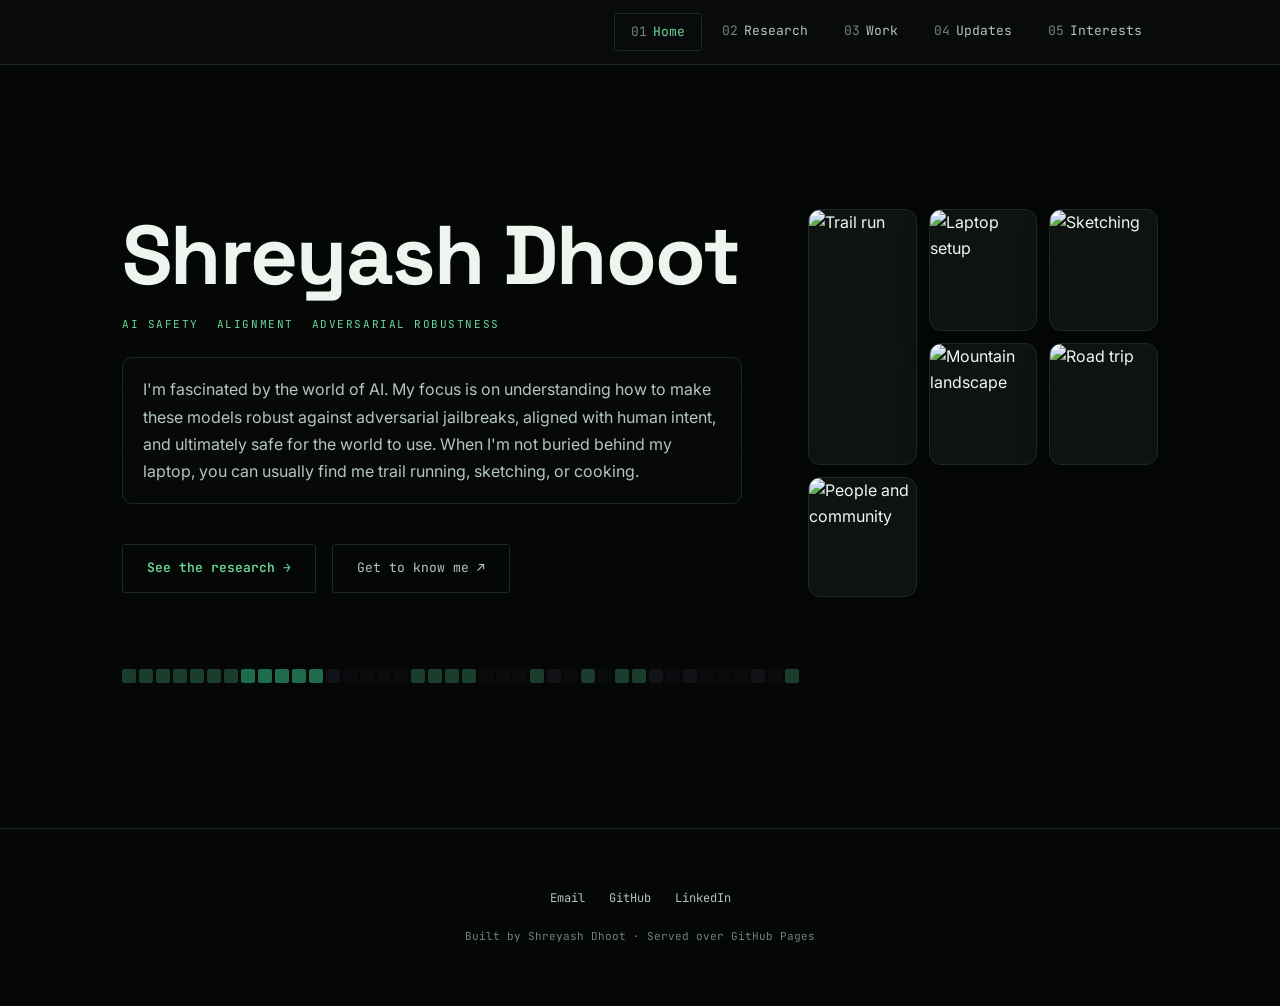
==== index.html @ 819c12aa "Shreyash dhoot ;]" ====
<!DOCTYPE html>
<html lang="en">
<head>
<meta charset="UTF-8">
<meta name="viewport" content="width=device-width, initial-scale=1.0">
<title>Shreyash Dhoot</title>
<meta name="description" content="Shreyash Dhoot — Undergraduate AI Researcher, EEE. Diffusion model safety, computer vision, ultra trail running, sketching.">
<link rel="preconnect" href="https://fonts.googleapis.com">
<link rel="preconnect" href="https://fonts.gstatic.com" crossorigin>
<link href="https://fonts.googleapis.com/css2?family=Space+Grotesk:wght@400;500;600;700&family=JetBrains+Mono:wght@400;500;600&family=Inter:wght@400;500;600&display=swap" rel="stylesheet">
<link rel="stylesheet" href="style.css">
<style>
  header.hero {
    min-height: 92vh;
    display: flex;
    flex-direction: column;
    justify-content: center;
    padding-top: 64px;
  }
  .hero-kicker {
    font-family: var(--font-mono); font-size: 13px; color: var(--accent);
    letter-spacing: 0.08em; margin-bottom: 20px;
    display: flex; align-items: center; gap: 10px;
    opacity: 0; animation: fadeUp 0.8s 0.1s ease-out forwards;
  }
  .hero-kicker::before { content: ''; width: 24px; height: 1px; background: var(--accent); }
  h1.hero-title {
    font-family: var(--font-display); font-weight: 700;
    font-size: clamp(2.6rem, 7vw, 5.2rem); line-height: 1.02; letter-spacing: -0.02em;
    max-width: 900px;
    margin: 0;
    opacity: 0; animation: fadeUp 0.8s 0.25s ease-out forwards;
  }
  .hero-title-wrap {
    max-width: 880px;
    opacity: 0; animation: fadeUp 0.8s 0.25s ease-out forwards;
  }
  .hero-keywords {
    display: flex; flex-wrap: wrap; gap: 10px 18px;
    margin-top: 18px; margin-bottom: 24px;
    font-family: var(--font-mono); font-size: 11px; letter-spacing: 0.14em;
    text-transform: uppercase; color: var(--accent);
  }
  .hero-content {
    display: grid;
    grid-template-columns: minmax(0, 1.3fr) minmax(240px, 0.7fr);
    gap: 36px;
    align-items: center;
  }
  .hero-panel {
    max-width: 620px;
    padding: 18px 20px;
    border: 1px solid var(--border);
    border-radius: 10px;
    background: rgba(255,255,255,0.01);
    color: var(--text-dim);
    font-size: 1rem;
    line-height: 1.7;
  }
  .hero-panel strong { color: var(--text); font-weight: 500; }
  .hero-visual {
    display: flex; justify-content: center; align-items: center;
    opacity: 0; animation: fadeUp 0.8s 0.5s ease-out forwards;
  }
  .photo-collage {
    width: min(100%, 430px);
    display: grid;
    grid-template-columns: repeat(3, minmax(0, 1fr));
    gap: 12px;
  }
  .photo-tile {
    position: relative;
    overflow: hidden;
    border-radius: 12px;
    border: 1px solid var(--border);
    background: var(--bg-card);
    min-height: 120px;
    box-shadow: 0 20px 35px rgba(0, 0, 0, 0.1);
  }
  .photo-tile.tall { grid-row: span 2; min-height: 256px; }
  .photo-tile img {
    width: 100%; height: 100%; object-fit: cover; display: block;
    filter: saturate(0.92) contrast(1.02);
  }
  .hero-sub {
    margin-top: 28px; max-width: 620px; font-size: 1.08rem; color: var(--text-dim);
    opacity: 0; animation: fadeUp 0.8s 0.4s ease-out forwards;
  }
  .hero-sub strong { color: var(--text); font-weight: 500; }
  .hero-actions {
    margin-top: 40px; display: flex; gap: 16px; flex-wrap: wrap;
    opacity: 0; animation: fadeUp 0.8s 0.55s ease-out forwards;
  }
  @keyframes fadeUp { from { opacity: 0; transform: translateY(16px); } to { opacity: 1; transform: translateY(0); } }

  .denoise-strip {
    margin-top: 72px; display: flex; align-items: center; max-width: 640px;
    opacity: 0; animation: fadeUp 1s 0.7s ease-out forwards;
  }
  .denoise-strip .cell { width: 14px; height: 14px; margin-right: 3px; border-radius: 2px; flex-shrink: 0; }
  .denoise-caption { font-family: var(--font-mono); font-size: 11px; color: var(--text-faint); margin-top: 12px; letter-spacing: 0.03em; }

  .quicklinks { display: grid; grid-template-columns: repeat(3, 1fr); gap: 16px; }
  @media (max-width: 700px) { .quicklinks { grid-template-columns: 1fr; } }
  .ql-card {
    border: 1px solid var(--border); border-radius: 6px; padding: 28px; background: var(--bg-card);
    transition: all 0.25s ease;
  }
  .ql-card:hover { border-color: var(--accent-dim); transform: translateY(-3px); }
  .ql-card .ql-num { font-family: var(--font-mono); font-size: 12px; color: var(--accent); margin-bottom: 12px; }
  .ql-card h3 { font-family: var(--font-display); font-size: 1.3rem; margin-bottom: 10px; }
  .ql-card p { color: var(--text-dim); font-size: 0.92rem; margin-bottom: 16px; }
  .ql-card .ql-go { font-family: var(--font-mono); font-size: 12px; color: var(--text-faint); }
  .ql-card:hover .ql-go { color: var(--accent); }

  .snapshot-grid { display: grid; grid-template-columns: 1.2fr 1fr; gap: 56px; }
  @media (max-width: 800px) { .snapshot-grid { grid-template-columns: 1fr; gap: 36px; } }
  .snapshot-text p { color: var(--text-dim); font-size: 1.02rem; margin-bottom: 18px; max-width: 56ch; }
  .snapshot-text strong { color: var(--text); font-weight: 500; }
  .snapshot-list { display: flex; flex-direction: column; gap: 18px; font-family: var(--font-mono); font-size: 13px; }
  .snapshot-list li { list-style: none; padding-left: 20px; position: relative; color: var(--text-dim); }
  .snapshot-list li::before { content: '›'; position: absolute; left: 0; color: var(--accent); }
</style>
</head>
<body data-page="home">

<header class="hero">
  <div class="wrap">
    <div class="hero-content">
      <div class="hero-title-wrap">
        <h1 class="hero-title">Shreyash Dhoot</h1>
        <div class="hero-keywords">
          <span>AI Safety</span>
          <span>Alignment</span>
          <span>Adversarial Robustness</span>
        </div>
        <div class="hero-panel">
          I'm fascinated by the world of AI. My focus is on understanding how to make these models robust against adversarial jailbreaks, aligned with human intent, and ultimately safe for the world to use.
          When I'm not buried behind my laptop, you can usually find me trail running, sketching, or cooking. 
        </div>
        <div class="hero-actions">
          <a href="research.html" class="btn btn-primary">See the research →</a>
          <a href="interests.html" class="btn btn-ghost">Get to know me ↗</a>
        </div>
      </div>

      <div class="hero-visual" aria-label="Life collage">
        <div class="photo-collage">
          <div class="photo-tile tall"><img src="https://images.unsplash.com/photo-1500530855697-b586d89ba3ee?auto=format&fit=crop&w=800&q=80" alt="Trail run" /></div>
          <div class="photo-tile"><img src="https://images.unsplash.com/photo-1516321318423-f06f85e504b3?auto=format&fit=crop&w=800&q=80" alt="Laptop setup" /></div>
          <div class="photo-tile"><img src="https://images.unsplash.com/photo-1517849845537-4d257902454a?auto=format&fit=crop&w=800&q=80" alt="Sketching" /></div>
          <div class="photo-tile"><img src="https://images.unsplash.com/photo-1501785888041-af3ef285b470?auto=format&fit=crop&w=800&q=80" alt="Mountain landscape" /></div>
          <div class="photo-tile"><img src="https://images.unsplash.com/photo-1493246507139-91e8fad9978e?auto=format&fit=crop&w=800&q=80" alt="Road trip" /></div>
          <div class="photo-tile"><img src="https://images.unsplash.com/photo-1522202176988-66273c2fd55f?auto=format&fit=crop&w=800&q=80" alt="People and community" /></div>
        </div>
      </div>
    </div>

    <div class="denoise-strip" id="denoiseStrip"></div>
  </div>
</header>

<footer>
  <div class="wrap">
    <div class="footer-links">
      <a href="mailto:shreyashdhoot@gmail.com">Email</a>
      <a href="https://github.com/ShreyashDhoot" target="_blank" rel="noopener">GitHub</a>
      <a href="https://www.linkedin.com/in/shreyashdhoot" target="_blank" rel="noopener">LinkedIn</a>
    </div>
    Built by Shreyash Dhoot · Served over GitHub Pages
  </div>
</footer>

<script src="nav.js"></script>
<script>
  (function() {
    const strip = document.getElementById('denoiseStrip');
    if (!strip) return;
    const prefersReduced = window.matchMedia('(prefers-reduced-motion: reduce)').matches;
    const cellCount = 40;
    const palette = ['#0a0b0d', '#111318', '#1a3d2e', '#1f6b4d', '#2a9c73', '#34c795'];
    const cells = [];
    for (let i = 0; i < cellCount; i++) {
      const cell = document.createElement('div');
      cell.className = 'cell';
      cell.style.background = palette[Math.floor(Math.random() * palette.length)];
      strip.appendChild(cell);
      cells.push(cell);
    }
    if (prefersReduced) {
      cells.forEach((cell, i) => {
        const t = i / cellCount;
        cell.style.background = t < 0.9 ? palette[Math.min(5, Math.floor(t * 6) + 2)] : palette[5];
      });
      return;
    }
    let step = 0;
    const totalSteps = 26;
    function settle() {
      step++;
      const resolvedUpTo = Math.floor((step / totalSteps) * cellCount);
      cells.forEach((cell, i) => {
        if (i < resolvedUpTo) {
          const t = i / cellCount;
          cell.style.background = palette[Math.min(5, Math.floor(t * 6) + 2)];
          cell.style.transition = 'background 0.5s ease';
        } else {
          cell.style.background = palette[Math.floor(Math.random() * 3)];
        }
      });
      if (step < totalSteps) setTimeout(settle, 90);
    }
    setTimeout(settle, 900);
  })();
</script>
</body>
</html>
---- style.css ----
:root {
  --bg: #050706;
  --bg-raised: #0a100d;
  --bg-card: #0e1211;
  --border: #1a2a25;
  --border-bright: #7ad8a5;
  --text: #edf5ee;
  --text-dim: #b3c7bb;
  --text-faint: #6f8479;
  --accent: #6ad89a;
  --accent-dim: #2a5a46;
  --accent-glow: rgba(106, 216, 154, 0.12);
  --warn: #d5a95f;
  --gold: #e0b76a;

  --font-display: 'Space Grotesk', sans-serif;
  --font-mono: 'JetBrains Mono', monospace;
  --font-body: 'Inter', sans-serif;
}

* { margin: 0; padding: 0; box-sizing: border-box; }

body {
  background: var(--bg);
  color: var(--text);
  font-family: var(--font-body);
  line-height: 1.6;
  overflow-x: hidden;
}

body::before {
  content: '';
  position: fixed;
  inset: 0;
  background-image:
    linear-gradient(var(--border) 1px, transparent 1px),
    linear-gradient(90deg, var(--border) 1px, transparent 1px);
  background-size: 64px 64px;
  opacity: 0.08;
  pointer-events: none;
  z-index: 0;
}

a { color: inherit; text-decoration: none; }

.wrap {
  max-width: 1100px;
  margin: 0 auto;
  padding: 0 32px;
  position: relative;
  z-index: 1;
}

/* ---------- NAV ---------- */
nav {
  position: fixed;
  top: 0; left: 0; right: 0;
  z-index: 100;
  background: rgba(10, 11, 13, 0.85);
  backdrop-filter: blur(10px);
  border-bottom: 1px solid var(--border);
}
nav .wrap {
  display: flex;
  align-items: center;
  justify-content: space-between;
  height: 64px;
}
.nav-brand {
  font-family: var(--font-mono);
  font-size: 14px;
  color: var(--text);
  display: flex;
  align-items: center;
  gap: 8px;
  flex-shrink: 0;
}
.nav-brand .dot {
  width: 8px; height: 8px;
  border-radius: 50%;
  background: var(--accent);
  box-shadow: 0 0 6px var(--accent-glow);
  animation: pulse 2.4s ease-in-out infinite;
}
@keyframes pulse {
  0%, 100% { opacity: 1; }
  50% { opacity: 0.4; }
}
.nav-links {
  display: flex;
  gap: 4px;
  font-size: 13px;
  font-family: var(--font-mono);
}
.nav-links a {
  color: var(--text-dim);
  padding: 8px 16px;
  border-radius: 4px;
  transition: all 0.2s;
}
.nav-links a:hover { color: var(--text); background: var(--bg-raised); }
.nav-links a.active {
  color: var(--accent);
  background: transparent;
  border: 1px solid var(--border);
}
.nav-links .idx { color: var(--text-faint); margin-right: 6px; }

.nav-toggle {
  display: none;
  flex-direction: column;
  gap: 4px;
  background: none;
  border: none;
  cursor: pointer;
  padding: 8px;
}
.nav-toggle span {
  width: 20px; height: 2px;
  background: var(--text);
}

@media (max-width: 780px) {
  .nav-links {
    position: fixed;
    top: 64px; left: 0; right: 0;
    background: var(--bg);
    border-bottom: 1px solid var(--border);
    flex-direction: column;
    padding: 12px;
    gap: 2px;
    display: none;
  }
  .nav-links.open { display: flex; }
  .nav-links a { padding: 12px 16px; }
  .nav-toggle { display: flex; }
}

/* ---------- PAGE HEADER (non-hero pages) ---------- */
.page-header {
  padding: 140px 0 60px;
  border-bottom: 1px solid var(--border);
}
.page-kicker {
  font-family: var(--font-mono);
  font-size: 13px;
  color: var(--accent);
  letter-spacing: 0.08em;
  margin-bottom: 16px;
  display: flex;
  align-items: center;
  gap: 10px;
}
.page-kicker::before {
  content: '';
  width: 24px; height: 1px;
  background: var(--accent);
}
.page-title {
  font-family: var(--font-display);
  font-weight: 700;
  font-size: clamp(2.2rem, 5vw, 3.4rem);
  line-height: 1.05;
  letter-spacing: -0.02em;
  max-width: 800px;
}
.page-sub {
  margin-top: 20px;
  max-width: 620px;
  font-size: 1.05rem;
  color: var(--text-dim);
}

/* ---------- SECTION SCAFFOLDING ---------- */
section { padding: 80px 0; border-top: 1px solid var(--border); }
section:first-of-type { border-top: none; }

.section-head {
  display: flex;
  align-items: baseline;
  gap: 16px;
  margin-bottom: 48px;
}
.section-num { font-family: var(--font-mono); font-size: 13px; color: var(--accent); }
.section-title {
  font-family: var(--font-display);
  font-size: clamp(1.5rem, 3vw, 2rem);
  font-weight: 600;
  letter-spacing: -0.01em;
}
.section-line { flex: 1; height: 1px; background: var(--border); }

/* ---------- CARDS (generic) ---------- */
.card {
  border: 1px solid var(--border);
  border-radius: 6px;
  background: var(--bg-card);
  padding: 28px;
  transition: border-color 0.25s ease;
}
.card:hover { border-color: var(--border-bright); }

.tag {
  font-family: var(--font-mono);
  font-size: 11.5px;
  color: var(--accent);
  border: 1px solid var(--border);
  background: transparent;
  padding: 5px 10px;
  border-radius: 3px;
  display: inline-block;
}
.pill {
  font-family: var(--font-mono);
  font-size: 11px;
  color: var(--text-faint);
  border: 1px solid var(--border);
  padding: 4px 10px;
  border-radius: 3px;
  display: inline-block;
}

.btn {
  font-family: var(--font-mono);
  font-size: 13px;
  padding: 13px 24px;
  border-radius: 3px;
  border: 1px solid var(--border);
  transition: all 0.2s ease;
  display: inline-flex;
  align-items: center;
  gap: 8px;
}
.btn-primary { background: transparent; color: var(--accent); font-weight: 600; border-color: var(--border); }
.btn-primary:hover { background: transparent; border-color: var(--accent); box-shadow: none; transform: translateY(-1px); }
.btn-ghost { color: var(--text-dim); background: transparent; }
.btn-ghost:hover { color: var(--text); border-color: var(--text-faint); }

.link-arrow { font-family: var(--font-mono); font-size: 12px; color: var(--text-dim); border: 1px solid var(--border); padding: 7px 14px; border-radius: 3px; transition: all 0.2s; white-space: nowrap; display: inline-block; }
.link-arrow:hover { color: var(--accent); border-color: var(--accent); }

footer {
  padding: 60px 0 60px;
  text-align: center;
  font-family: var(--font-mono);
  font-size: 11px;
  color: var(--text-faint);
  border-top: 1px solid var(--border);
}
.footer-links {
  display: flex; justify-content: center; gap: 24px; margin-bottom: 20px;
  font-size: 12px;
}
.footer-links a { color: var(--text-dim); transition: color 0.2s; }
.footer-links a:hover { color: var(--accent); }

a:focus-visible, button:focus-visible { outline: 2px solid var(--accent); outline-offset: 3px; }

@media (prefers-reduced-motion: reduce) {
  *, *::before, *::after {
    animation-duration: 0.01ms !important;
    animation-iteration-count: 1 !important;
    transition-duration: 0.01ms !important;
  }
}
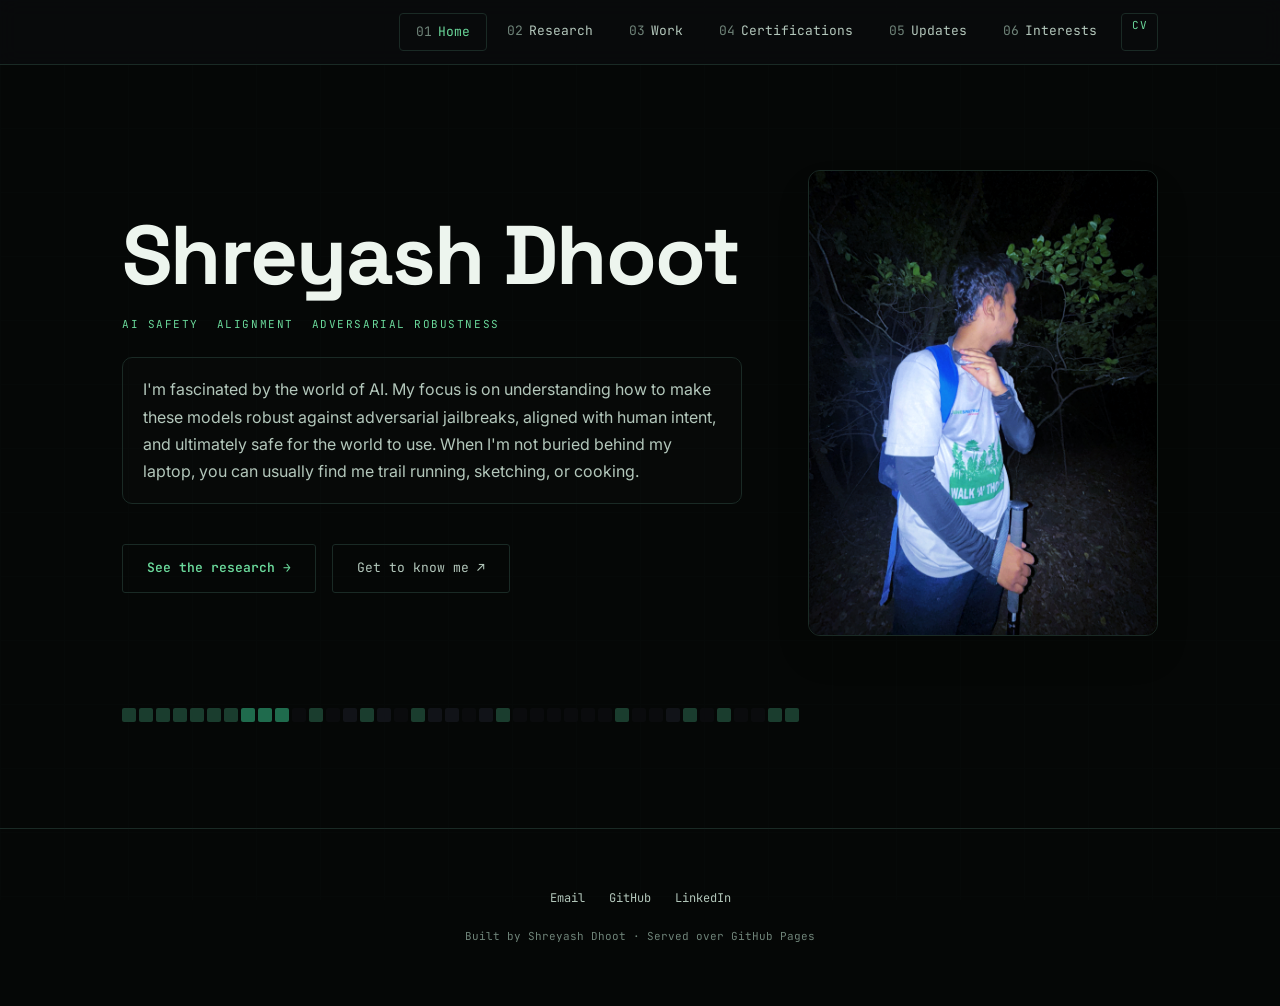
==== commit cf57e6d0: "Shreyash : ))" ====
--- a/index.html
+++ b/index.html
@@ -62,23 +62,17 @@
     display: flex; justify-content: center; align-items: center;
     opacity: 0; animation: fadeUp 0.8s 0.5s ease-out forwards;
   }
-  .photo-collage {
-    width: min(100%, 430px);
-    display: grid;
-    grid-template-columns: repeat(3, minmax(0, 1fr));
-    gap: 12px;
-  }
-  .photo-tile {
+  .hero-photo {
+    width: min(100%, 360px);
+    aspect-ratio: 3 / 4;
     position: relative;
     overflow: hidden;
     border-radius: 12px;
     border: 1px solid var(--border);
     background: var(--bg-card);
-    min-height: 120px;
     box-shadow: 0 20px 35px rgba(0, 0, 0, 0.1);
   }
-  .photo-tile.tall { grid-row: span 2; min-height: 256px; }
-  .photo-tile img {
+  .hero-photo img {
     width: 100%; height: 100%; object-fit: cover; display: block;
     filter: saturate(0.92) contrast(1.02);
   }
@@ -144,14 +138,9 @@
         </div>
       </div>
 
-      <div class="hero-visual" aria-label="Life collage">
-        <div class="photo-collage">
-          <div class="photo-tile tall"><img src="https://images.unsplash.com/photo-1500530855697-b586d89ba3ee?auto=format&fit=crop&w=800&q=80" alt="Trail run" /></div>
-          <div class="photo-tile"><img src="https://images.unsplash.com/photo-1516321318423-f06f85e504b3?auto=format&fit=crop&w=800&q=80" alt="Laptop setup" /></div>
-          <div class="photo-tile"><img src="https://images.unsplash.com/photo-1517849845537-4d257902454a?auto=format&fit=crop&w=800&q=80" alt="Sketching" /></div>
-          <div class="photo-tile"><img src="https://images.unsplash.com/photo-1501785888041-af3ef285b470?auto=format&fit=crop&w=800&q=80" alt="Mountain landscape" /></div>
-          <div class="photo-tile"><img src="https://images.unsplash.com/photo-1493246507139-91e8fad9978e?auto=format&fit=crop&w=800&q=80" alt="Road trip" /></div>
-          <div class="photo-tile"><img src="https://images.unsplash.com/photo-1522202176988-66273c2fd55f?auto=format&fit=crop&w=800&q=80" alt="People and community" /></div>
+      <div class="hero-visual" aria-label="Shreyash on a night trail">
+        <div class="hero-photo">
+          <img src="home-pictures/IMG_20241030_222016.jpg" alt="Shreyash on a night forest trail" />
         </div>
       </div>
     </div>
--- a/style.css
+++ b/style.css
@@ -106,6 +106,22 @@
 }
 .nav-links .idx { color: var(--text-faint); margin-right: 6px; }
 
+.nav-links .cv-button {
+  margin-left: 4px;
+  padding: 6px 10px;
+  border: 1px solid var(--border);
+  border-radius: 4px;
+  font-family: var(--font-mono);
+  font-size: 11px;
+  letter-spacing: 0.04em;
+  color: var(--accent);
+  line-height: 1;
+}
+.nav-links .cv-button:hover {
+  border-color: var(--accent);
+  background: rgba(52, 199, 149, 0.08);
+}
+
 .nav-toggle {
   display: none;
   flex-direction: column;
@@ -133,6 +149,12 @@
   }
   .nav-links.open { display: flex; }
   .nav-links a { padding: 12px 16px; }
+  .nav-links .cv-button {
+    margin-left: 0;
+    margin-top: 4px;
+    width: fit-content;
+    padding: 9px 12px;
+  }
   .nav-toggle { display: flex; }
 }
 
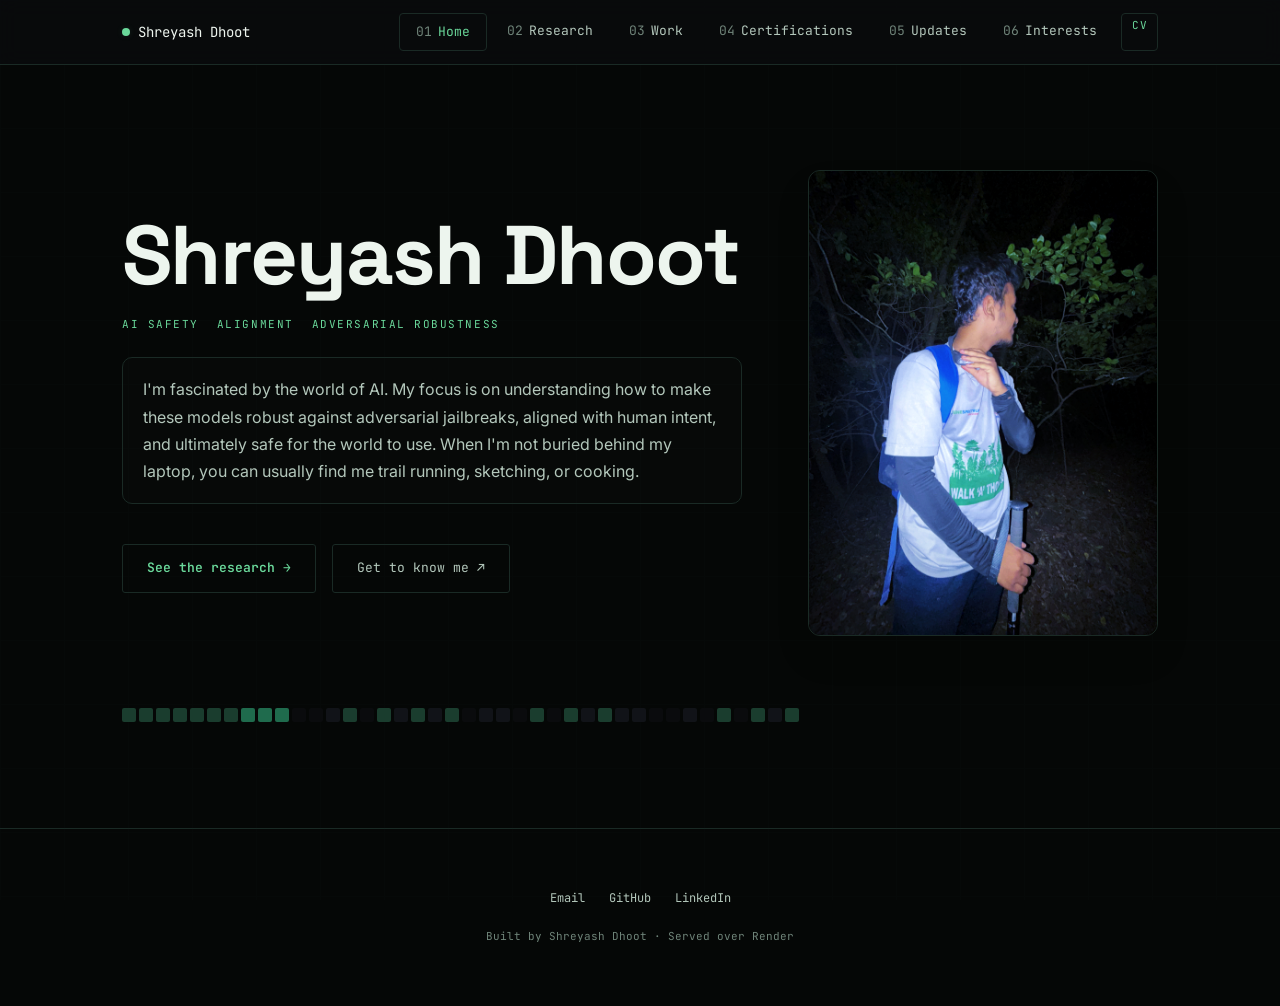
==== commit cb9630e7: "shift to render" ====
--- a/index.html
+++ b/index.html
@@ -156,7 +156,7 @@
       <a href="https://github.com/ShreyashDhoot" target="_blank" rel="noopener">GitHub</a>
       <a href="https://www.linkedin.com/in/shreyashdhoot" target="_blank" rel="noopener">LinkedIn</a>
     </div>
-    Built by Shreyash Dhoot · Served over GitHub Pages
+    Built by Shreyash Dhoot · Served over Render
   </div>
 </footer>
 
--- a/style.css
+++ b/style.css
@@ -261,6 +261,32 @@
 .link-arrow { font-family: var(--font-mono); font-size: 12px; color: var(--text-dim); border: 1px solid var(--border); padding: 7px 14px; border-radius: 3px; transition: all 0.2s; white-space: nowrap; display: inline-block; }
 .link-arrow:hover { color: var(--accent); border-color: var(--accent); }
 
+.experience-dialog {
+  width: min(680px, calc(100% - 32px));
+  max-height: min(760px, calc(100vh - 48px));
+  padding: 0;
+  color: var(--text);
+  background: var(--bg-card);
+  border: 1px solid var(--border-bright);
+  border-radius: 8px;
+  box-shadow: 0 24px 80px rgba(0, 0, 0, 0.5);
+}
+.experience-dialog::backdrop { background: rgba(0, 0, 0, 0.72); backdrop-filter: blur(4px); }
+.dialog-inner { padding: 32px; overflow-y: auto; }
+.dialog-topline { display: flex; align-items: center; justify-content: space-between; gap: 20px; }
+.dialog-topline .page-kicker { margin-bottom: 0; font-size: 11px; }
+.dialog-close { color: var(--text-dim); background: transparent; border: 1px solid var(--border); border-radius: 3px; font-size: 24px; line-height: 1; width: 36px; height: 36px; cursor: pointer; }
+.dialog-close:hover { color: var(--accent); border-color: var(--accent); }
+.dialog-meta { margin-top: 28px; color: var(--accent); font: 11px var(--font-mono); letter-spacing: 0.06em; }
+.dialog-title { margin-top: 10px; font: 600 clamp(1.6rem, 4vw, 2.4rem)/1.1 var(--font-display); }
+.dialog-content { margin-top: 28px; color: var(--text-dim); }
+.dialog-content p { margin-bottom: 20px; }
+.dialog-content h3 { margin: 26px 0 10px; color: var(--text); font: 600 1.05rem var(--font-display); }
+.dialog-content ul { display: grid; gap: 10px; padding-left: 20px; }
+.dialog-content li::marker { color: var(--accent); }
+
+@media (max-width: 600px) { .dialog-inner { padding: 24px 20px; } }
+
 footer {
   padding: 60px 0 60px;
   text-align: center;
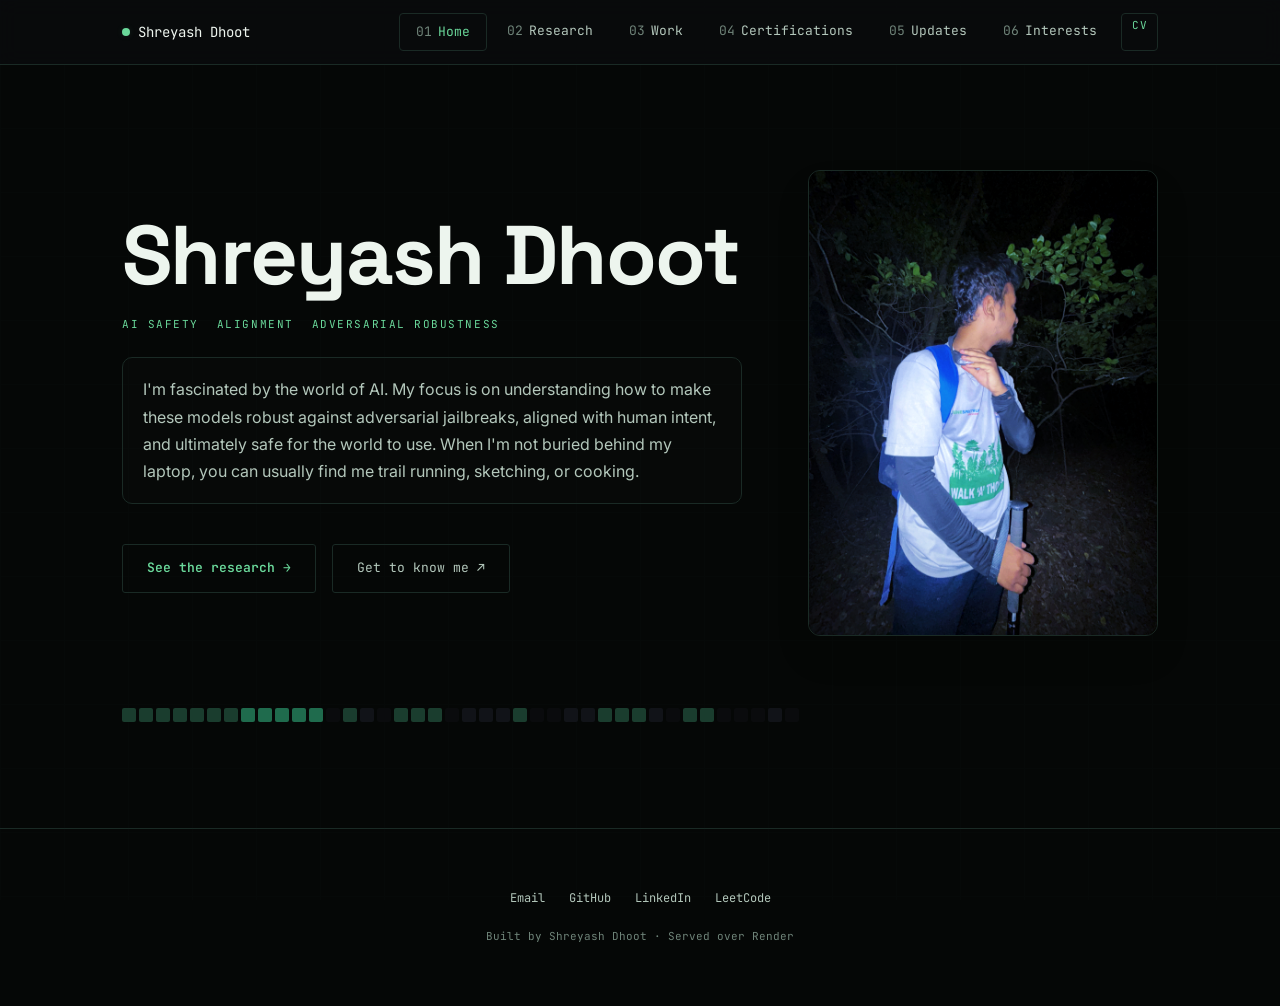
==== commit cb51fd12: "shift to render" ====
--- a/index.html
+++ b/index.html
@@ -155,6 +155,7 @@
       <a href="mailto:shreyashdhoot@gmail.com">Email</a>
       <a href="https://github.com/ShreyashDhoot" target="_blank" rel="noopener">GitHub</a>
       <a href="https://www.linkedin.com/in/shreyashdhoot" target="_blank" rel="noopener">LinkedIn</a>
+      <a href="https://leetcode.com/u/shreyashdhoot/" target="_blank" rel="noopener">LeetCode</a>
     </div>
     Built by Shreyash Dhoot · Served over Render
   </div>
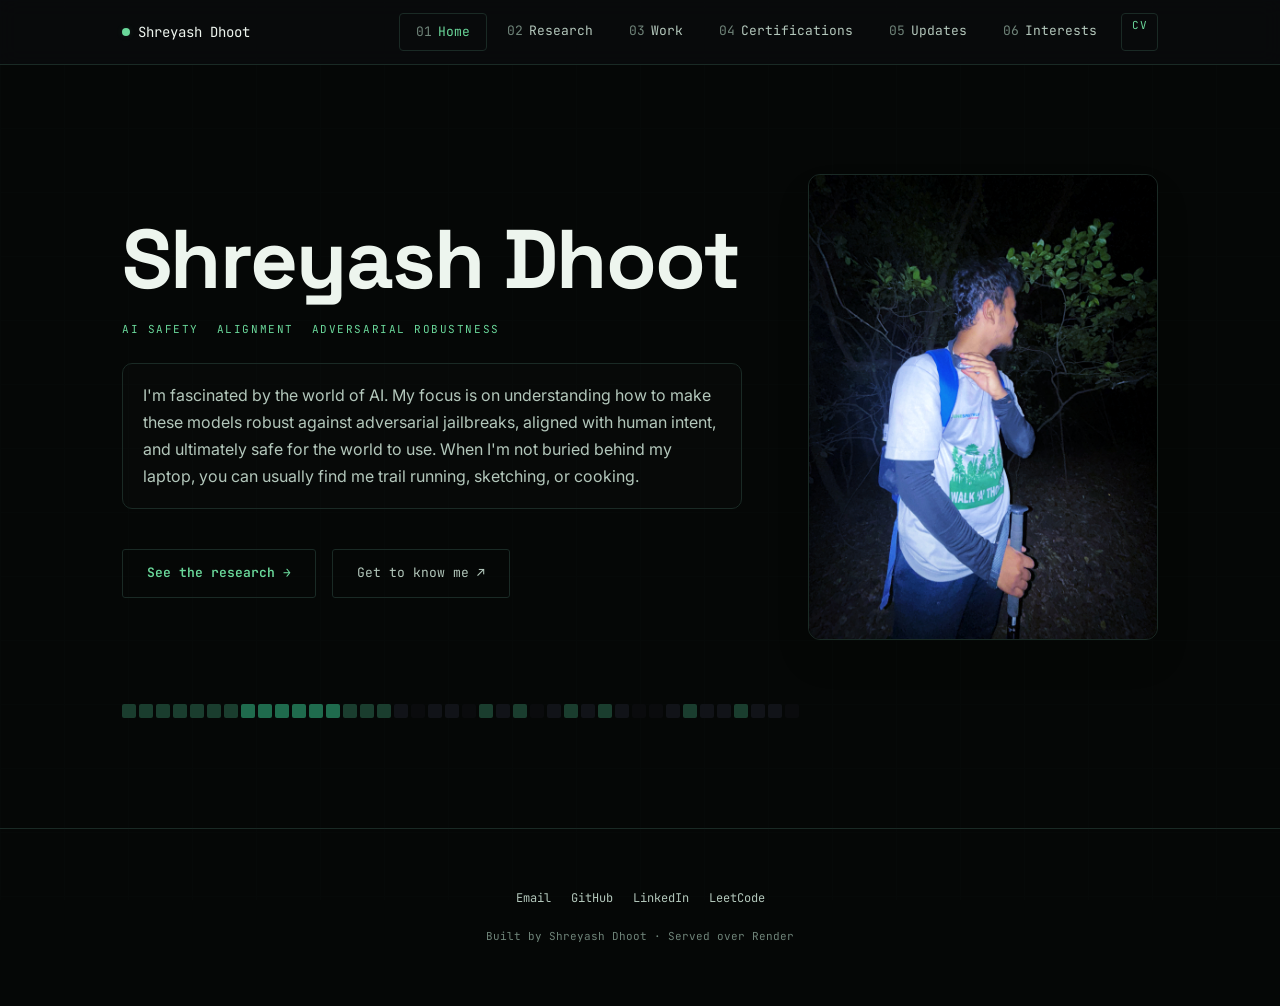
==== commit 6cfa1bf8: "made responsive for mobile" ====
--- a/index.html
+++ b/index.html
@@ -26,7 +26,7 @@
   .hero-kicker::before { content: ''; width: 24px; height: 1px; background: var(--accent); }
   h1.hero-title {
     font-family: var(--font-display); font-weight: 700;
-    font-size: clamp(2.6rem, 7vw, 5.2rem); line-height: 1.02; letter-spacing: -0.02em;
+    font-size: clamp(2.4rem, 6.5vw, 5.2rem); line-height: 1.05; letter-spacing: -0.02em;
     max-width: 900px;
     margin: 0;
     opacity: 0; animation: fadeUp 0.8s 0.25s ease-out forwards;
@@ -88,32 +88,80 @@
   @keyframes fadeUp { from { opacity: 0; transform: translateY(16px); } to { opacity: 1; transform: translateY(0); } }
 
   .denoise-strip {
-    margin-top: 72px; display: flex; align-items: center; max-width: 640px;
+    margin-top: 64px; display: flex; align-items: center; max-width: 680px; width: 100%;
     opacity: 0; animation: fadeUp 1s 0.7s ease-out forwards;
   }
-  .denoise-strip .cell { width: 14px; height: 14px; margin-right: 3px; border-radius: 2px; flex-shrink: 0; }
+  .denoise-strip .cell { flex: 1 1 0; max-width: 14px; height: 14px; margin-right: 3px; border-radius: 2px; min-width: 2px; }
+  .denoise-strip .cell:last-child { margin-right: 0; }
   .denoise-caption { font-family: var(--font-mono); font-size: 11px; color: var(--text-faint); margin-top: 12px; letter-spacing: 0.03em; }
 
-  .quicklinks { display: grid; grid-template-columns: repeat(3, 1fr); gap: 16px; }
-  @media (max-width: 700px) { .quicklinks { grid-template-columns: 1fr; } }
-  .ql-card {
-    border: 1px solid var(--border); border-radius: 6px; padding: 28px; background: var(--bg-card);
-    transition: all 0.25s ease;
-  }
-  .ql-card:hover { border-color: var(--accent-dim); transform: translateY(-3px); }
-  .ql-card .ql-num { font-family: var(--font-mono); font-size: 12px; color: var(--accent); margin-bottom: 12px; }
-  .ql-card h3 { font-family: var(--font-display); font-size: 1.3rem; margin-bottom: 10px; }
-  .ql-card p { color: var(--text-dim); font-size: 0.92rem; margin-bottom: 16px; }
-  .ql-card .ql-go { font-family: var(--font-mono); font-size: 12px; color: var(--text-faint); }
-  .ql-card:hover .ql-go { color: var(--accent); }
-
-  .snapshot-grid { display: grid; grid-template-columns: 1.2fr 1fr; gap: 56px; }
-  @media (max-width: 800px) { .snapshot-grid { grid-template-columns: 1fr; gap: 36px; } }
-  .snapshot-text p { color: var(--text-dim); font-size: 1.02rem; margin-bottom: 18px; max-width: 56ch; }
-  .snapshot-text strong { color: var(--text); font-weight: 500; }
-  .snapshot-list { display: flex; flex-direction: column; gap: 18px; font-family: var(--font-mono); font-size: 13px; }
-  .snapshot-list li { list-style: none; padding-left: 20px; position: relative; color: var(--text-dim); }
-  .snapshot-list li::before { content: '›'; position: absolute; left: 0; color: var(--accent); }
+  @media (max-width: 860px) {
+    header.hero {
+      min-height: auto;
+      padding-top: 96px;
+      padding-bottom: 56px;
+      justify-content: flex-start;
+    }
+    .hero-content {
+      grid-template-columns: 1fr;
+      gap: 36px;
+    }
+    .hero-title-wrap {
+      max-width: 100%;
+    }
+    .hero-panel {
+      max-width: 100%;
+    }
+    .hero-visual {
+      order: 2;
+      width: 100%;
+    }
+    .hero-photo {
+      width: min(100%, 320px);
+      margin: 0 auto;
+    }
+  }
+
+  @media (max-width: 520px) {
+    header.hero {
+      padding-top: 84px;
+      padding-bottom: 40px;
+    }
+    h1.hero-title {
+      font-size: clamp(2.1rem, 9.5vw, 3rem);
+    }
+    .hero-keywords {
+      gap: 8px 12px;
+      font-size: 10px;
+      letter-spacing: 0.1em;
+      margin-top: 14px;
+      margin-bottom: 20px;
+    }
+    .hero-panel {
+      padding: 16px;
+      font-size: 0.95rem;
+      line-height: 1.65;
+    }
+    .hero-actions {
+      margin-top: 28px;
+      gap: 12px;
+    }
+    .hero-actions .btn {
+      width: 100%;
+      justify-content: center;
+    }
+    .hero-photo {
+      width: min(100%, 280px);
+    }
+    .denoise-strip {
+      margin-top: 36px;
+    }
+    .denoise-strip .cell {
+      height: 10px;
+      margin-right: 2px;
+      border-radius: 1px;
+    }
+  }
 </style>
 </head>
 <body data-page="home">
--- a/style.css
+++ b/style.css
@@ -20,12 +20,16 @@
 
 * { margin: 0; padding: 0; box-sizing: border-box; }
 
+html, body {
+  overflow-x: hidden;
+  max-width: 100%;
+}
+
 body {
   background: var(--bg);
   color: var(--text);
   font-family: var(--font-body);
   line-height: 1.6;
-  overflow-x: hidden;
 }
 
 body::before {
@@ -51,6 +55,12 @@
   z-index: 1;
 }
 
+@media (max-width: 600px) {
+  .wrap {
+    padding: 0 20px;
+  }
+}
+
 /* ---------- NAV ---------- */
 nav {
   position: fixed;
@@ -125,35 +135,49 @@
 .nav-toggle {
   display: none;
   flex-direction: column;
-  gap: 4px;
+  justify-content: center;
+  align-items: center;
+  gap: 5px;
   background: none;
-  border: none;
+  border: 1px solid var(--border);
+  border-radius: 4px;
   cursor: pointer;
-  padding: 8px;
+  padding: 8px 10px;
+  min-height: 40px;
+  min-width: 40px;
+  transition: border-color 0.2s;
+}
+.nav-toggle:hover, .nav-toggle:focus-visible {
+  border-color: var(--accent);
 }
 .nav-toggle span {
   width: 20px; height: 2px;
   background: var(--text);
-}
-
-@media (max-width: 780px) {
+  border-radius: 1px;
+}
+
+@media (max-width: 860px) {
   .nav-links {
     position: fixed;
     top: 64px; left: 0; right: 0;
     background: var(--bg);
     border-bottom: 1px solid var(--border);
     flex-direction: column;
-    padding: 12px;
-    gap: 2px;
+    padding: 16px 20px;
+    gap: 4px;
     display: none;
+    box-shadow: 0 16px 32px rgba(0, 0, 0, 0.6);
+    max-height: calc(100vh - 64px);
+    overflow-y: auto;
   }
   .nav-links.open { display: flex; }
-  .nav-links a { padding: 12px 16px; }
+  .nav-links a { padding: 12px 16px; font-size: 14px; }
   .nav-links .cv-button {
     margin-left: 0;
-    margin-top: 4px;
+    margin-top: 6px;
     width: fit-content;
-    padding: 9px 12px;
+    padding: 10px 16px;
+    font-size: 12px;
   }
   .nav-toggle { display: flex; }
 }
@@ -287,6 +311,15 @@
 
 @media (max-width: 600px) { .dialog-inner { padding: 24px 20px; } }
 
+@media (max-width: 600px) {
+  .page-header {
+    padding: 100px 0 40px;
+  }
+  section {
+    padding: 48px 0;
+  }
+}
+
 footer {
   padding: 60px 0 60px;
   text-align: center;
@@ -296,8 +329,14 @@
   border-top: 1px solid var(--border);
 }
 .footer-links {
-  display: flex; justify-content: center; gap: 24px; margin-bottom: 20px;
+  display: flex; justify-content: center; gap: 20px; margin-bottom: 20px;
   font-size: 12px;
+  flex-wrap: wrap;
+}
+@media (max-width: 600px) {
+  .footer-links {
+    gap: 12px 18px;
+  }
 }
 .footer-links a { color: var(--text-dim); transition: color 0.2s; }
 .footer-links a:hover { color: var(--accent); }
